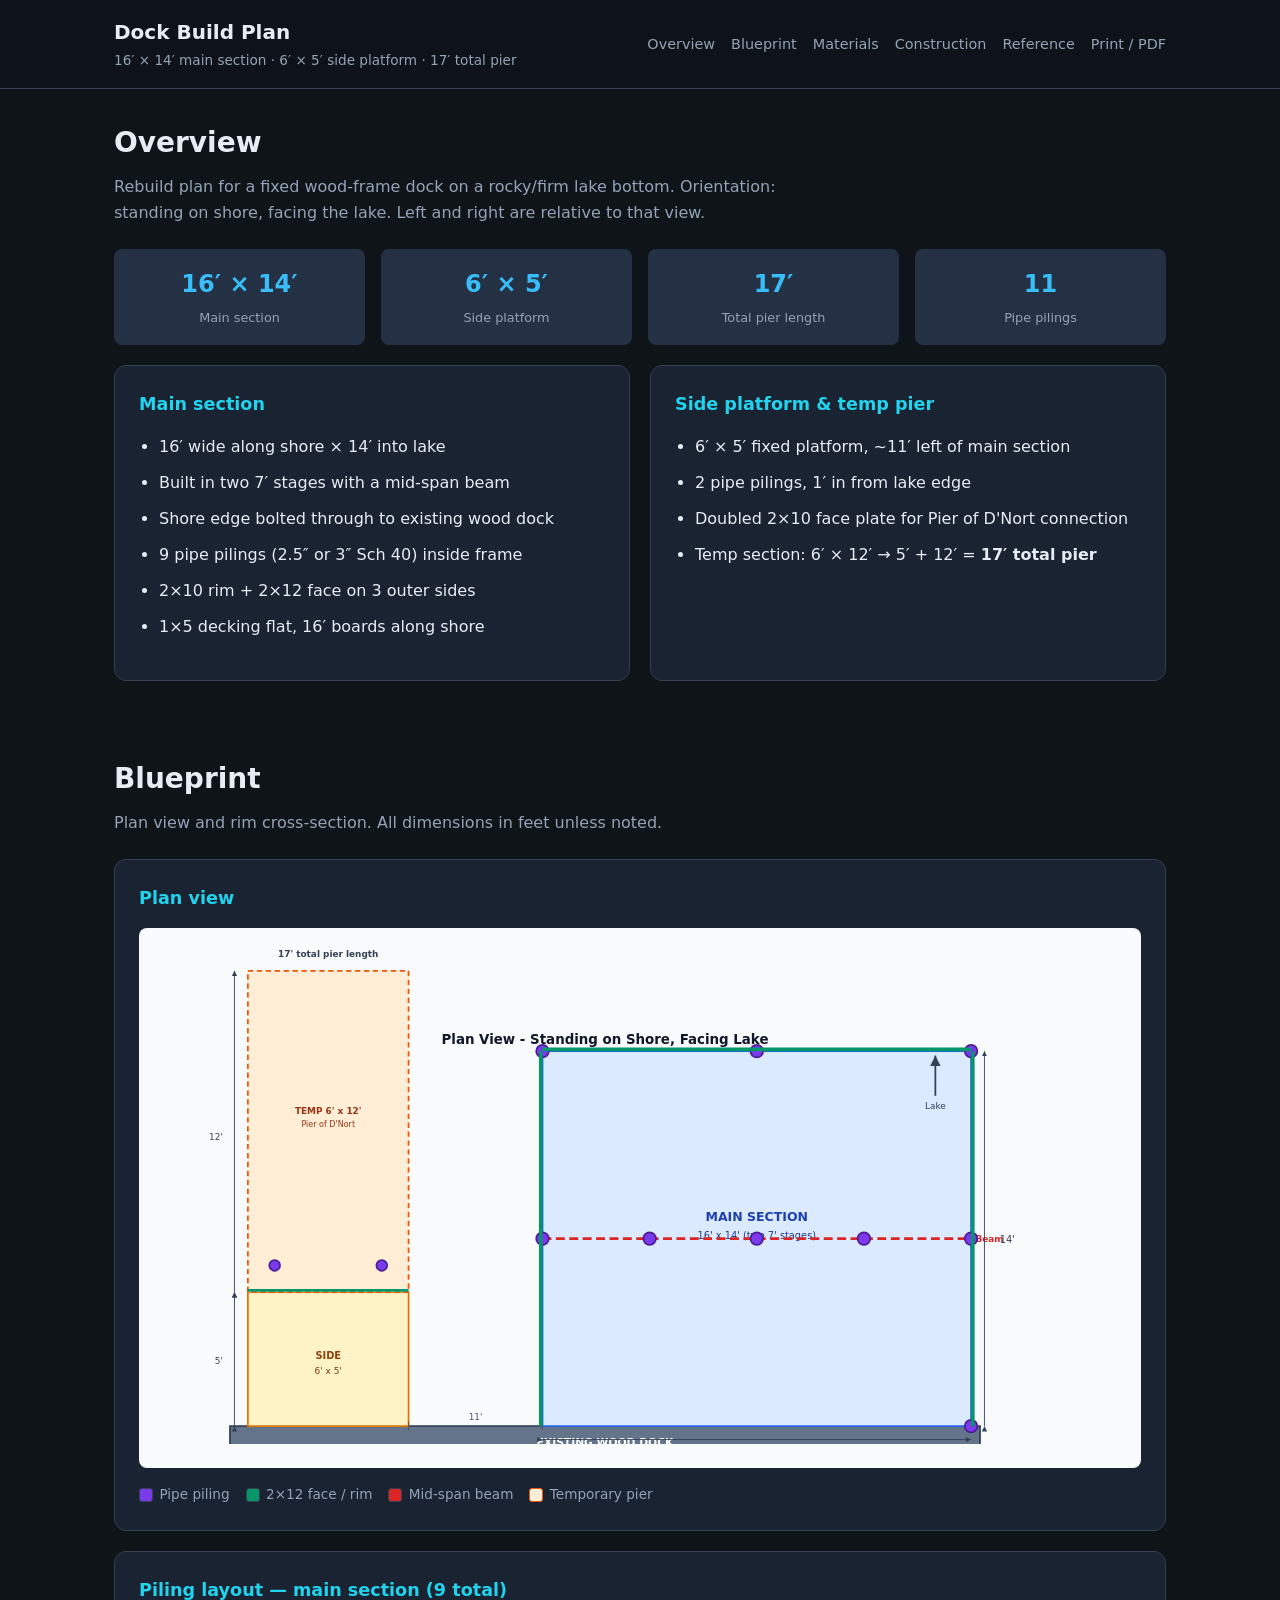
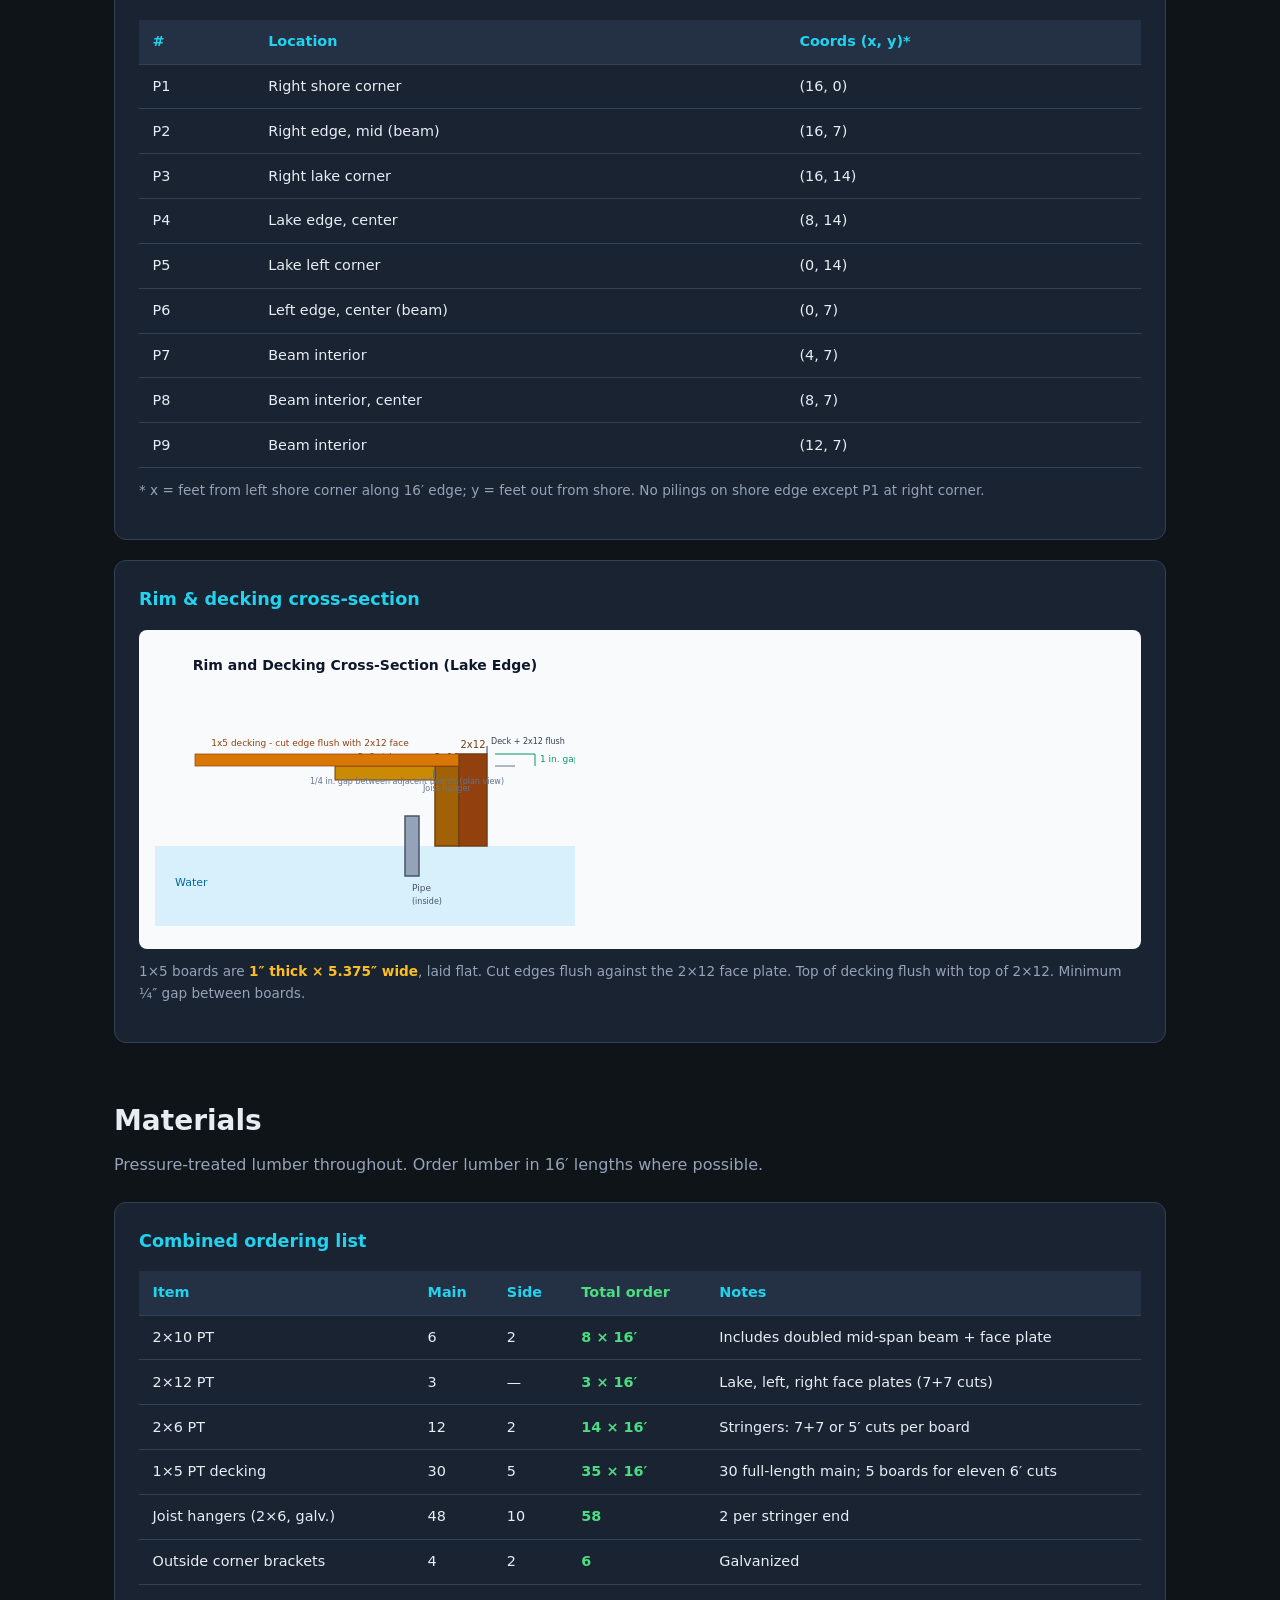
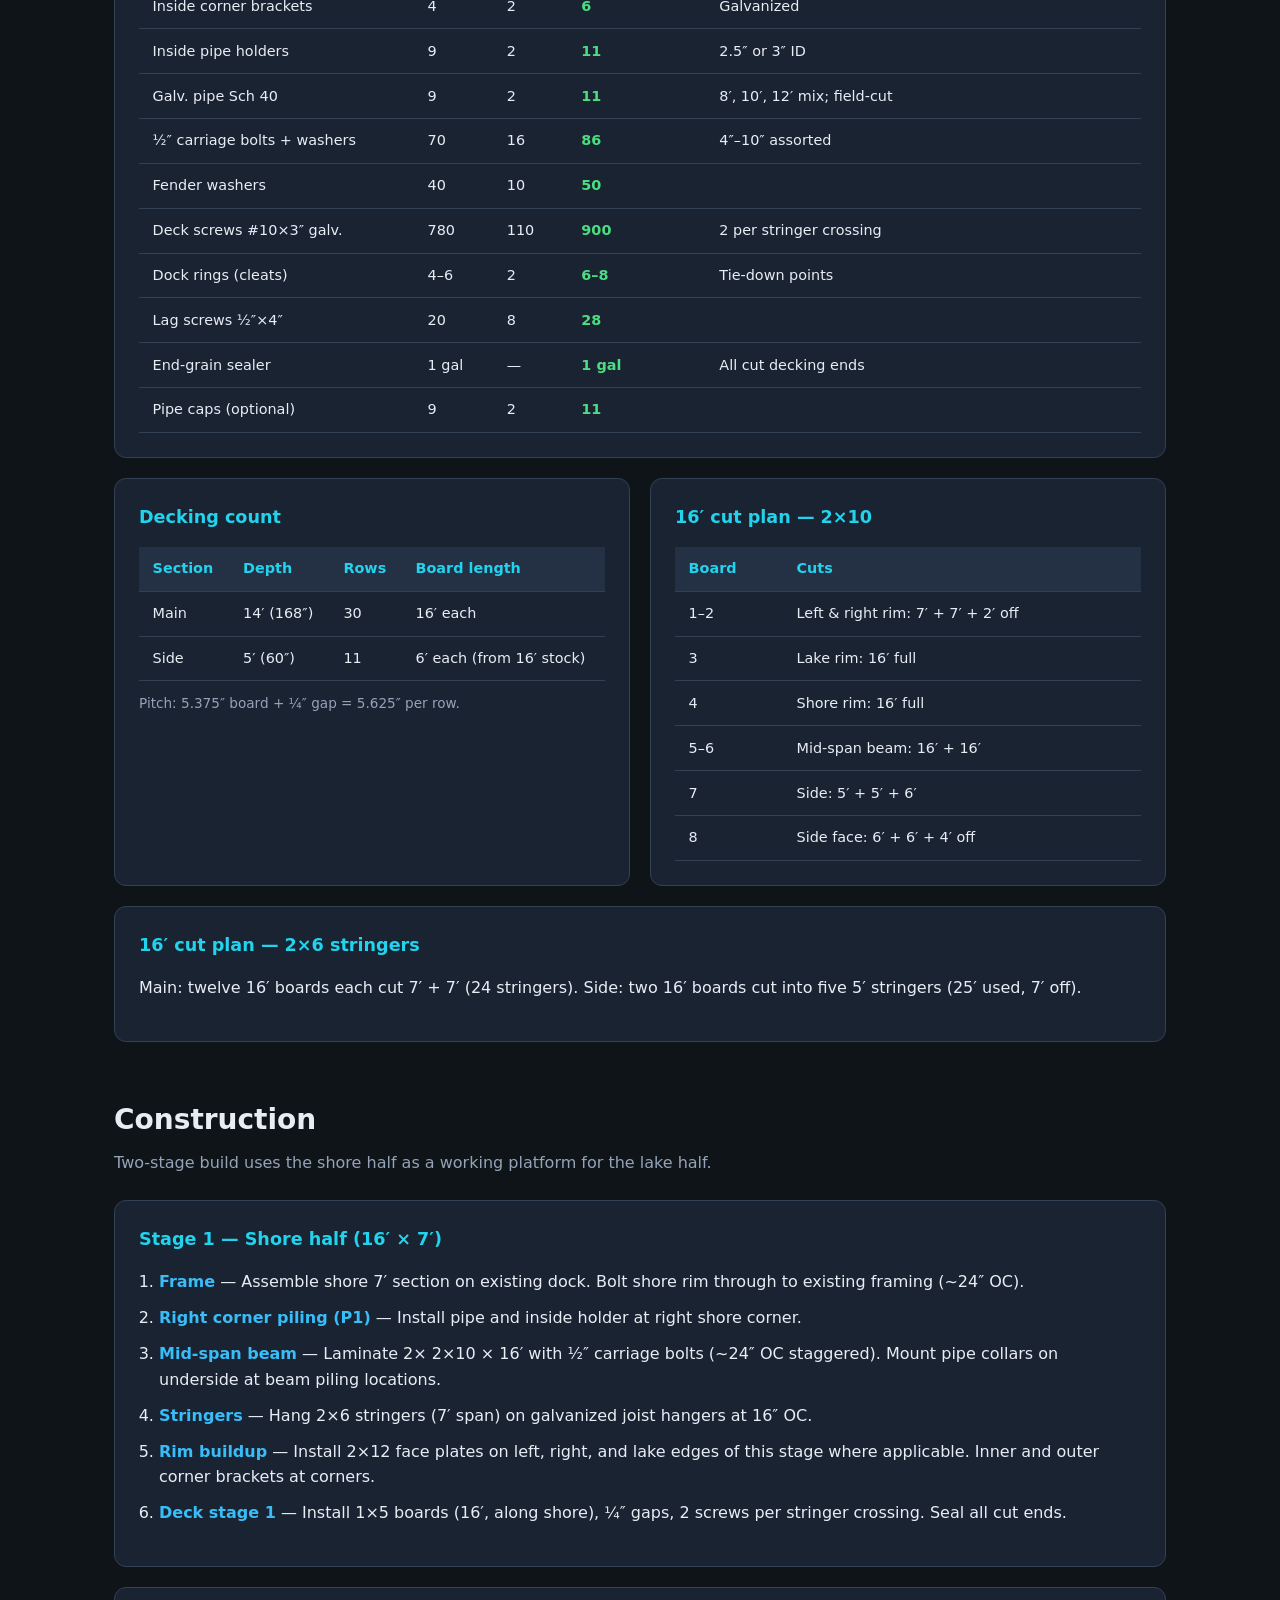
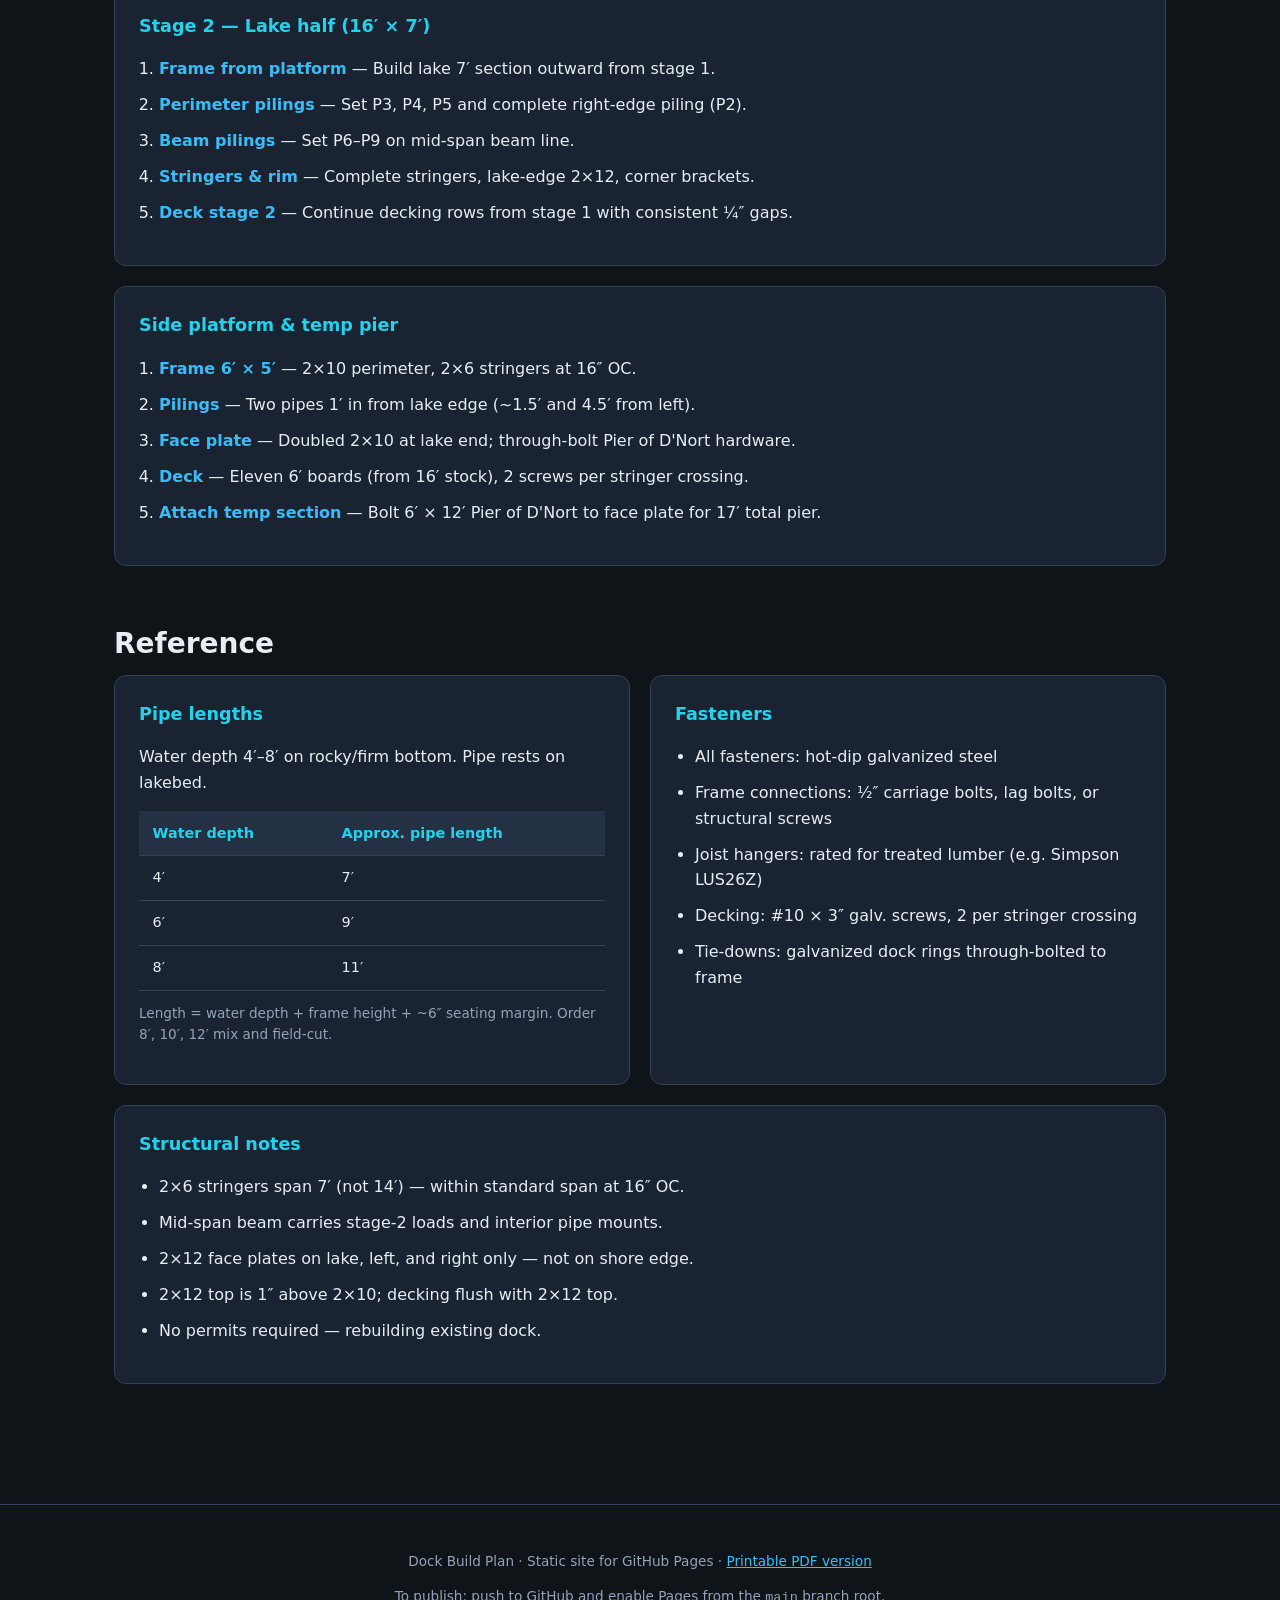
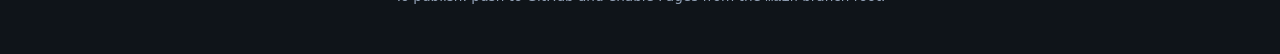
==== index.html @ 6fcdc5a2 "Add files via upload" ====
<!DOCTYPE html>
<html lang="en">
<head>
  <meta charset="UTF-8">
  <meta name="viewport" content="width=device-width, initial-scale=1.0">
  <title>Dock Build Plan</title>
  <link rel="stylesheet" href="css/style.css">
</head>
<body>
  <header>
    <div class="header-inner">
      <div>
        <h1>Dock Build Plan</h1>
        <p>16′ × 14′ main section · 6′ × 5′ side platform · 17′ total pier</p>
      </div>
      <nav>
        <a href="#overview">Overview</a>
        <a href="#blueprint">Blueprint</a>
        <a href="#materials">Materials</a>
        <a href="#construction">Construction</a>
        <a href="#reference">Reference</a>
        <a href="print.html">Print / PDF</a>
      </nav>
    </div>
  </header>

  <main>
    <section id="overview">
      <h2>Overview</h2>
      <p class="section-lead">
        Rebuild plan for a fixed wood-frame dock on a rocky/firm lake bottom.
        Orientation: standing on shore, facing the lake. Left and right are relative to that view.
      </p>

      <div class="stat-grid">
        <div class="stat"><span class="value">16′ × 14′</span><span class="label">Main section</span></div>
        <div class="stat"><span class="value">6′ × 5′</span><span class="label">Side platform</span></div>
        <div class="stat"><span class="value">17′</span><span class="label">Total pier length</span></div>
        <div class="stat"><span class="value">11</span><span class="label">Pipe pilings</span></div>
      </div>

      <div class="grid-2" style="margin-top: 1.25rem;">
        <div class="card">
          <h3>Main section</h3>
          <ul class="checklist">
            <li>16′ wide along shore × 14′ into lake</li>
            <li>Built in two 7′ stages with a mid-span beam</li>
            <li>Shore edge bolted through to existing wood dock</li>
            <li>9 pipe pilings (2.5″ or 3″ Sch 40) inside frame</li>
            <li>2×10 rim + 2×12 face on 3 outer sides</li>
            <li>1×5 decking flat, 16′ boards along shore</li>
          </ul>
        </div>
        <div class="card">
          <h3>Side platform &amp; temp pier</h3>
          <ul class="checklist">
            <li>6′ × 5′ fixed platform, ~11′ left of main section</li>
            <li>2 pipe pilings, 1′ in from lake edge</li>
            <li>Doubled 2×10 face plate for Pier of D'Nort connection</li>
            <li>Temp section: 6′ × 12′ → 5′ + 12′ = <strong>17′ total pier</strong></li>
          </ul>
        </div>
      </div>
    </section>

    <section id="blueprint">
      <h2>Blueprint</h2>
      <p class="section-lead">Plan view and rim cross-section. All dimensions in feet unless noted.</p>

      <div class="card">
        <h3>Plan view</h3>
        <div class="blueprint-wrap">
          <img src="assets/plan-view.svg" alt="Dock plan view showing main section, side platform, pilings, and temporary pier" width="900" height="500">
        </div>
        <div class="legend">
          <span class="legend-item"><span class="legend-swatch" style="background:#7c3aed"></span> Pipe piling</span>
          <span class="legend-item"><span class="legend-swatch" style="background:#059669"></span> 2×12 face / rim</span>
          <span class="legend-item"><span class="legend-swatch" style="background:#dc2626"></span> Mid-span beam</span>
          <span class="legend-item"><span class="legend-swatch" style="background:#ffedd5;border-color:#ea580c"></span> Temporary pier</span>
        </div>
      </div>

      <div class="card">
        <h3>Piling layout — main section (9 total)</h3>
        <table>
          <thead>
            <tr><th>#</th><th>Location</th><th>Coords (x, y)*</th></tr>
          </thead>
          <tbody>
            <tr><td>P1</td><td>Right shore corner</td><td>(16, 0)</td></tr>
            <tr><td>P2</td><td>Right edge, mid (beam)</td><td>(16, 7)</td></tr>
            <tr><td>P3</td><td>Right lake corner</td><td>(16, 14)</td></tr>
            <tr><td>P4</td><td>Lake edge, center</td><td>(8, 14)</td></tr>
            <tr><td>P5</td><td>Lake left corner</td><td>(0, 14)</td></tr>
            <tr><td>P6</td><td>Left edge, center (beam)</td><td>(0, 7)</td></tr>
            <tr><td>P7</td><td>Beam interior</td><td>(4, 7)</td></tr>
            <tr><td>P8</td><td>Beam interior, center</td><td>(8, 7)</td></tr>
            <tr><td>P9</td><td>Beam interior</td><td>(12, 7)</td></tr>
          </tbody>
        </table>
        <p class="note">* x = feet from left shore corner along 16′ edge; y = feet out from shore. No pilings on shore edge except P1 at right corner.</p>
      </div>

      <div class="card">
        <h3>Rim &amp; decking cross-section</h3>
        <div class="blueprint-wrap">
          <img src="assets/rim-section.svg" alt="Cross-section showing 2x10 rim, offset 2x12 face, flat 1x5 decking, and inside pipe piling" width="420" height="280">
        </div>
        <p class="note">1×5 boards are <strong>1″ thick × 5.375″ wide</strong>, laid flat. Cut edges flush against the 2×12 face plate. Top of decking flush with top of 2×12. Minimum ¼″ gap between boards.</p>
      </div>
    </section>

    <section id="materials">
      <h2>Materials</h2>
      <p class="section-lead">Pressure-treated lumber throughout. Order lumber in 16′ lengths where possible.</p>

      <div class="card">
        <h3>Combined ordering list</h3>
        <table>
          <thead>
            <tr>
              <th>Item</th>
              <th>Main</th>
              <th>Side</th>
              <th class="order-total">Total order</th>
              <th>Notes</th>
            </tr>
          </thead>
          <tbody>
            <tr><td>2×10 PT</td><td>6</td><td>2</td><td class="order-total">8 × 16′</td><td>Includes doubled mid-span beam + face plate</td></tr>
            <tr><td>2×12 PT</td><td>3</td><td>—</td><td class="order-total">3 × 16′</td><td>Lake, left, right face plates (7+7 cuts)</td></tr>
            <tr><td>2×6 PT</td><td>12</td><td>2</td><td class="order-total">14 × 16′</td><td>Stringers: 7+7 or 5′ cuts per board</td></tr>
            <tr><td>1×5 PT decking</td><td>30</td><td>5</td><td class="order-total">35 × 16′</td><td>30 full-length main; 5 boards for eleven 6′ cuts</td></tr>
            <tr><td>Joist hangers (2×6, galv.)</td><td>48</td><td>10</td><td class="order-total">58</td><td>2 per stringer end</td></tr>
            <tr><td>Outside corner brackets</td><td>4</td><td>2</td><td class="order-total">6</td><td>Galvanized</td></tr>
            <tr><td>Inside corner brackets</td><td>4</td><td>2</td><td class="order-total">6</td><td>Galvanized</td></tr>
            <tr><td>Inside pipe holders</td><td>9</td><td>2</td><td class="order-total">11</td><td>2.5″ or 3″ ID</td></tr>
            <tr><td>Galv. pipe Sch 40</td><td>9</td><td>2</td><td class="order-total">11</td><td>8′, 10′, 12′ mix; field-cut</td></tr>
            <tr><td>½″ carriage bolts + washers</td><td>70</td><td>16</td><td class="order-total">86</td><td>4″–10″ assorted</td></tr>
            <tr><td>Fender washers</td><td>40</td><td>10</td><td class="order-total">50</td><td></td></tr>
            <tr><td>Deck screws #10×3″ galv.</td><td>780</td><td>110</td><td class="order-total">900</td><td>2 per stringer crossing</td></tr>
            <tr><td>Dock rings (cleats)</td><td>4–6</td><td>2</td><td class="order-total">6–8</td><td>Tie-down points</td></tr>
            <tr><td>Lag screws ½″×4″</td><td>20</td><td>8</td><td class="order-total">28</td><td></td></tr>
            <tr><td>End-grain sealer</td><td>1 gal</td><td>—</td><td class="order-total">1 gal</td><td>All cut decking ends</td></tr>
            <tr><td>Pipe caps (optional)</td><td>9</td><td>2</td><td class="order-total">11</td><td></td></tr>
          </tbody>
        </table>
      </div>

      <div class="grid-2">
        <div class="card">
          <h3>Decking count</h3>
          <table>
            <thead><tr><th>Section</th><th>Depth</th><th>Rows</th><th>Board length</th></tr></thead>
            <tbody>
              <tr><td>Main</td><td>14′ (168″)</td><td>30</td><td>16′ each</td></tr>
              <tr><td>Side</td><td>5′ (60″)</td><td>11</td><td>6′ each (from 16′ stock)</td></tr>
            </tbody>
          </table>
          <p class="note">Pitch: 5.375″ board + ¼″ gap = 5.625″ per row.</p>
        </div>
        <div class="card">
          <h3>16′ cut plan — 2×10</h3>
          <table>
            <thead><tr><th>Board</th><th>Cuts</th></tr></thead>
            <tbody>
              <tr><td>1–2</td><td>Left &amp; right rim: 7′ + 7′ + 2′ off</td></tr>
              <tr><td>3</td><td>Lake rim: 16′ full</td></tr>
              <tr><td>4</td><td>Shore rim: 16′ full</td></tr>
              <tr><td>5–6</td><td>Mid-span beam: 16′ + 16′</td></tr>
              <tr><td>7</td><td>Side: 5′ + 5′ + 6′</td></tr>
              <tr><td>8</td><td>Side face: 6′ + 6′ + 4′ off</td></tr>
            </tbody>
          </table>
        </div>
      </div>

      <div class="card">
        <h3>16′ cut plan — 2×6 stringers</h3>
        <p>Main: twelve 16′ boards each cut 7′ + 7′ (24 stringers). Side: two 16′ boards cut into five 5′ stringers (25′ used, 7′ off).</p>
      </div>
    </section>

    <section id="construction">
      <h2>Construction</h2>
      <p class="section-lead">Two-stage build uses the shore half as a working platform for the lake half.</p>

      <div class="card">
        <h3>Stage 1 — Shore half (16′ × 7′)</h3>
        <ol class="steps">
          <li><strong>Frame</strong> — Assemble shore 7′ section on existing dock. Bolt shore rim through to existing framing (~24″ OC).</li>
          <li><strong>Right corner piling (P1)</strong> — Install pipe and inside holder at right shore corner.</li>
          <li><strong>Mid-span beam</strong> — Laminate 2× 2×10 × 16′ with ½″ carriage bolts (~24″ OC staggered). Mount pipe collars on underside at beam piling locations.</li>
          <li><strong>Stringers</strong> — Hang 2×6 stringers (7′ span) on galvanized joist hangers at 16″ OC.</li>
          <li><strong>Rim buildup</strong> — Install 2×12 face plates on left, right, and lake edges of this stage where applicable. Inner and outer corner brackets at corners.</li>
          <li><strong>Deck stage 1</strong> — Install 1×5 boards (16′, along shore), ¼″ gaps, 2 screws per stringer crossing. Seal all cut ends.</li>
        </ol>
      </div>

      <div class="card">
        <h3>Stage 2 — Lake half (16′ × 7′)</h3>
        <ol class="steps">
          <li><strong>Frame from platform</strong> — Build lake 7′ section outward from stage 1.</li>
          <li><strong>Perimeter pilings</strong> — Set P3, P4, P5 and complete right-edge piling (P2).</li>
          <li><strong>Beam pilings</strong> — Set P6–P9 on mid-span beam line.</li>
          <li><strong>Stringers &amp; rim</strong> — Complete stringers, lake-edge 2×12, corner brackets.</li>
          <li><strong>Deck stage 2</strong> — Continue decking rows from stage 1 with consistent ¼″ gaps.</li>
        </ol>
      </div>

      <div class="card">
        <h3>Side platform &amp; temp pier</h3>
        <ol class="steps">
          <li><strong>Frame 6′ × 5′</strong> — 2×10 perimeter, 2×6 stringers at 16″ OC.</li>
          <li><strong>Pilings</strong> — Two pipes 1′ in from lake edge (~1.5′ and 4.5′ from left).</li>
          <li><strong>Face plate</strong> — Doubled 2×10 at lake end; through-bolt Pier of D'Nort hardware.</li>
          <li><strong>Deck</strong> — Eleven 6′ boards (from 16′ stock), 2 screws per stringer crossing.</li>
          <li><strong>Attach temp section</strong> — Bolt 6′ × 12′ Pier of D'Nort to face plate for 17′ total pier.</li>
        </ol>
      </div>
    </section>

    <section id="reference">
      <h2>Reference</h2>

      <div class="grid-2">
        <div class="card">
          <h3>Pipe lengths</h3>
          <p>Water depth 4′–8′ on rocky/firm bottom. Pipe rests on lakebed.</p>
          <table>
            <thead><tr><th>Water depth</th><th>Approx. pipe length</th></tr></thead>
            <tbody>
              <tr><td>4′</td><td>7′</td></tr>
              <tr><td>6′</td><td>9′</td></tr>
              <tr><td>8′</td><td>11′</td></tr>
            </tbody>
          </table>
          <p class="note">Length = water depth + frame height + ~6″ seating margin. Order 8′, 10′, 12′ mix and field-cut.</p>
        </div>
        <div class="card">
          <h3>Fasteners</h3>
          <ul class="checklist">
            <li>All fasteners: hot-dip galvanized steel</li>
            <li>Frame connections: ½″ carriage bolts, lag bolts, or structural screws</li>
            <li>Joist hangers: rated for treated lumber (e.g. Simpson LUS26Z)</li>
            <li>Decking: #10 × 3″ galv. screws, 2 per stringer crossing</li>
            <li>Tie-downs: galvanized dock rings through-bolted to frame</li>
          </ul>
        </div>
      </div>

      <div class="card">
        <h3>Structural notes</h3>
        <ul class="checklist">
          <li>2×6 stringers span 7′ (not 14′) — within standard span at 16″ OC.</li>
          <li>Mid-span beam carries stage-2 loads and interior pipe mounts.</li>
          <li>2×12 face plates on lake, left, and right only — not on shore edge.</li>
          <li>2×12 top is 1″ above 2×10; decking flush with 2×12 top.</li>
          <li>No permits required — rebuilding existing dock.</li>
        </ul>
      </div>
    </section>
  </main>

  <footer>
    <p>Dock Build Plan · Static site for GitHub Pages · <a href="print.html">Printable PDF version</a></p>
    <p>To publish: push to GitHub and enable Pages from the <code>main</code> branch root.</p>
  </footer>
</body>
</html>
---- css/style.css ----
:root {
  --bg: #0f1419;
  --surface: #1a2332;
  --surface-2: #243044;
  --text: #e8edf4;
  --muted: #94a3b8;
  --accent: #38bdf8;
  --accent-2: #22d3ee;
  --border: #334155;
  --success: #4ade80;
  --warning: #fbbf24;
  --font: "Segoe UI", system-ui, -apple-system, sans-serif;
  --mono: ui-monospace, "SF Mono", Menlo, monospace;
}

*,
*::before,
*::after {
  box-sizing: border-box;
}

html {
  scroll-behavior: smooth;
}

body {
  margin: 0;
  font-family: var(--font);
  font-size: 1rem;
  line-height: 1.6;
  color: var(--text);
  background: var(--bg);
}

a {
  color: var(--accent);
}

header {
  position: sticky;
  top: 0;
  z-index: 100;
  background: rgba(15, 20, 25, 0.92);
  backdrop-filter: blur(10px);
  border-bottom: 1px solid var(--border);
}

.header-inner {
  max-width: 1100px;
  margin: 0 auto;
  padding: 1rem 1.5rem;
  display: flex;
  flex-wrap: wrap;
  align-items: center;
  justify-content: space-between;
  gap: 1rem;
}

header h1 {
  margin: 0;
  font-size: 1.25rem;
  font-weight: 600;
}

header p {
  margin: 0.15rem 0 0;
  font-size: 0.85rem;
  color: var(--muted);
}

nav {
  display: flex;
  flex-wrap: wrap;
  gap: 0.5rem 1rem;
}

nav a {
  font-size: 0.9rem;
  text-decoration: none;
  color: var(--muted);
  transition: color 0.15s;
}

nav a:hover {
  color: var(--accent);
}

main {
  max-width: 1100px;
  margin: 0 auto;
  padding: 2rem 1.5rem 4rem;
}

section {
  margin-bottom: 3.5rem;
  scroll-margin-top: 5rem;
}

section h2 {
  margin: 0 0 0.5rem;
  font-size: 1.75rem;
  font-weight: 600;
  color: var(--text);
}

.section-lead {
  margin: 0 0 1.5rem;
  color: var(--muted);
  max-width: 70ch;
}

.card {
  background: var(--surface);
  border: 1px solid var(--border);
  border-radius: 12px;
  padding: 1.5rem;
  margin-bottom: 1.25rem;
}

.card h3 {
  margin: 0 0 1rem;
  font-size: 1.1rem;
  color: var(--accent-2);
}

.grid-2 {
  display: grid;
  grid-template-columns: repeat(auto-fit, minmax(280px, 1fr));
  gap: 1.25rem;
}

.stat-grid {
  display: grid;
  grid-template-columns: repeat(auto-fit, minmax(140px, 1fr));
  gap: 1rem;
}

.stat {
  background: var(--surface-2);
  border-radius: 8px;
  padding: 1rem;
  text-align: center;
}

.stat .value {
  display: block;
  font-size: 1.5rem;
  font-weight: 700;
  color: var(--accent);
}

.stat .label {
  font-size: 0.8rem;
  color: var(--muted);
}

.blueprint-wrap {
  background: #f8fafc;
  border-radius: 8px;
  padding: 1rem;
  overflow: auto;
}

.blueprint-wrap svg {
  display: block;
  width: 100%;
  height: auto;
  min-width: 600px;
}

.legend {
  display: flex;
  flex-wrap: wrap;
  gap: 1rem;
  margin-top: 1rem;
  font-size: 0.85rem;
  color: var(--muted);
}

.legend-item {
  display: flex;
  align-items: center;
  gap: 0.4rem;
}

.legend-swatch {
  width: 14px;
  height: 14px;
  border-radius: 3px;
  border: 1px solid var(--border);
}

table {
  width: 100%;
  border-collapse: collapse;
  font-size: 0.9rem;
}

th,
td {
  padding: 0.65rem 0.85rem;
  text-align: left;
  border-bottom: 1px solid var(--border);
}

th {
  background: var(--surface-2);
  font-weight: 600;
  color: var(--accent-2);
  position: sticky;
  top: 0;
}

tbody tr:hover {
  background: rgba(56, 189, 248, 0.05);
}

.order-total {
  font-weight: 700;
  color: var(--success);
}

.note {
  font-size: 0.85rem;
  color: var(--muted);
  margin-top: 0.75rem;
}

.note strong {
  color: var(--warning);
}

ol.steps,
ul.checklist {
  padding-left: 1.25rem;
}

ol.steps li,
ul.checklist li {
  margin-bottom: 0.65rem;
}

ol.steps li strong {
  color: var(--accent);
}

.cross-section {
  font-family: var(--mono);
  font-size: 0.78rem;
  line-height: 1.35;
  background: var(--surface-2);
  padding: 1rem;
  border-radius: 8px;
  overflow-x: auto;
  white-space: pre;
  color: var(--text);
}

footer {
  border-top: 1px solid var(--border);
  padding: 2rem 1.5rem;
  text-align: center;
  color: var(--muted);
  font-size: 0.85rem;
}

@media (max-width: 640px) {
  .header-inner {
    flex-direction: column;
    align-items: flex-start;
  }

  nav {
    width: 100%;
  }
}
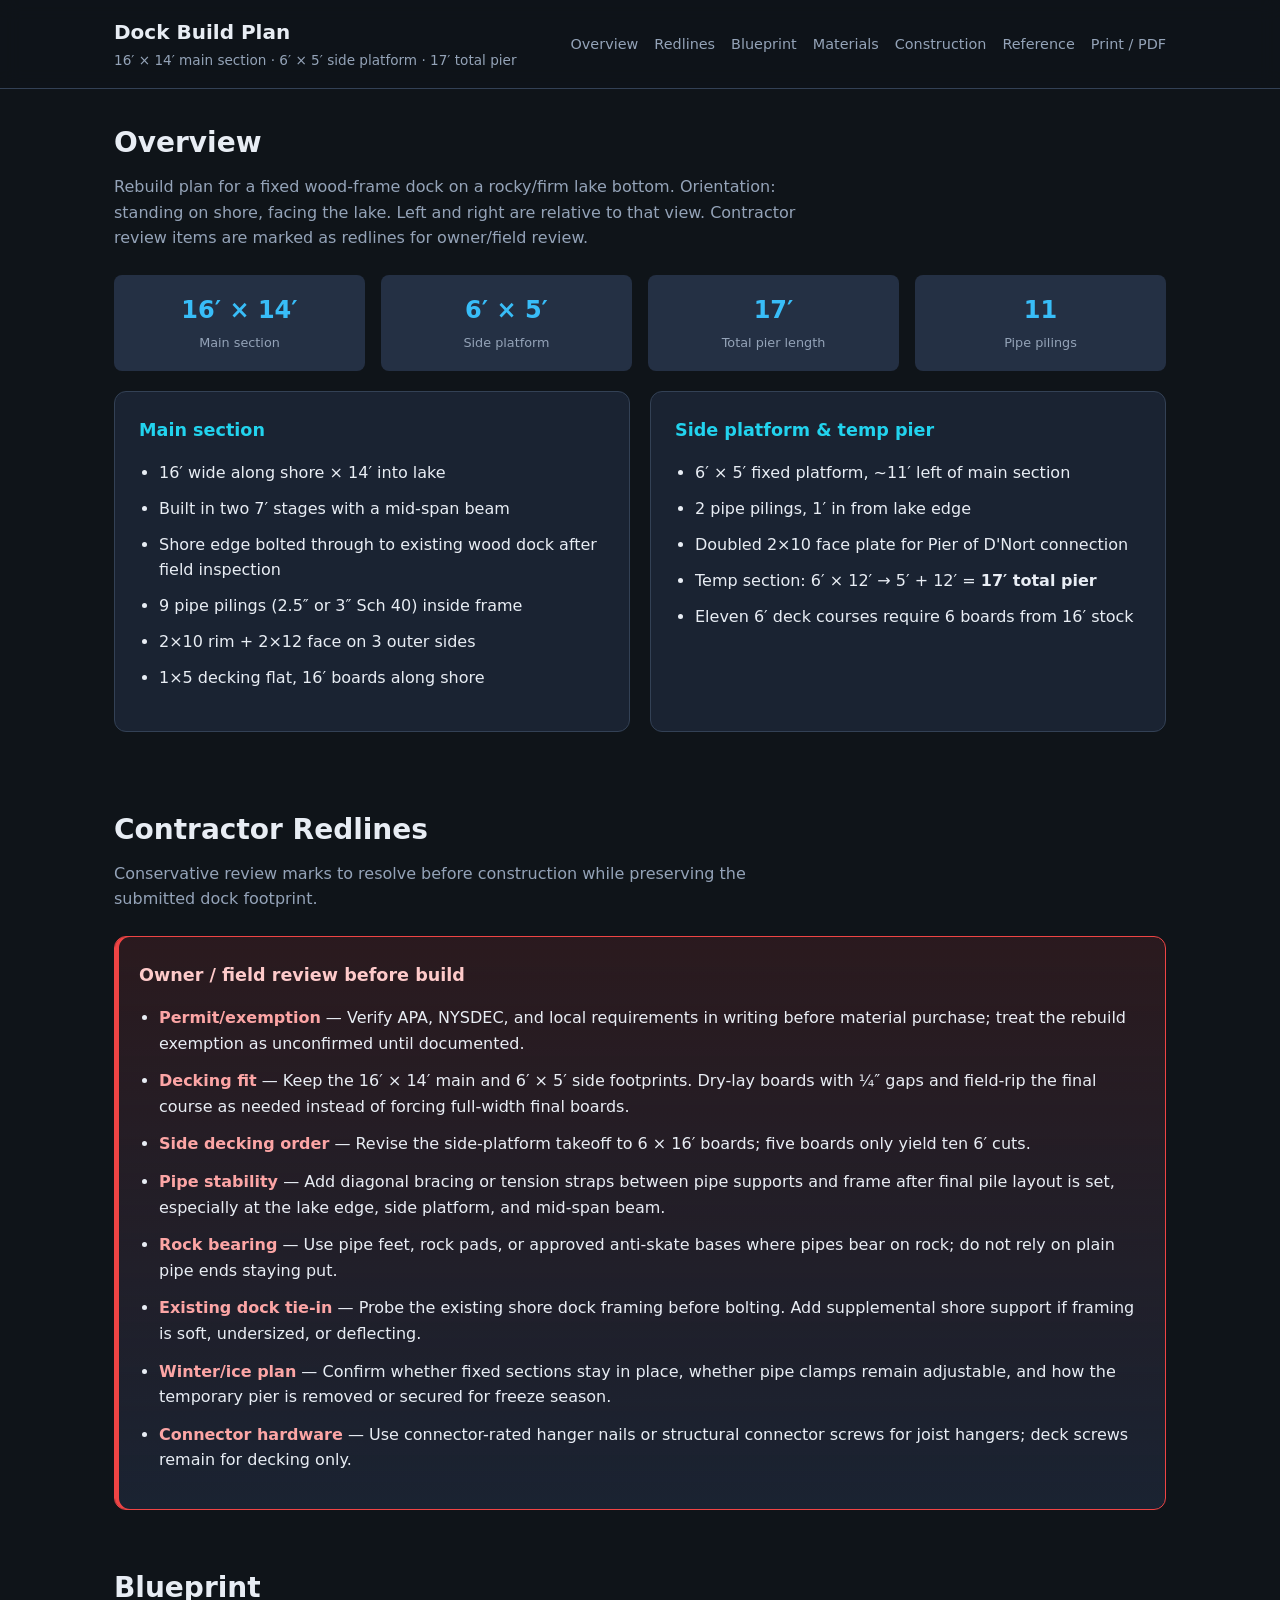
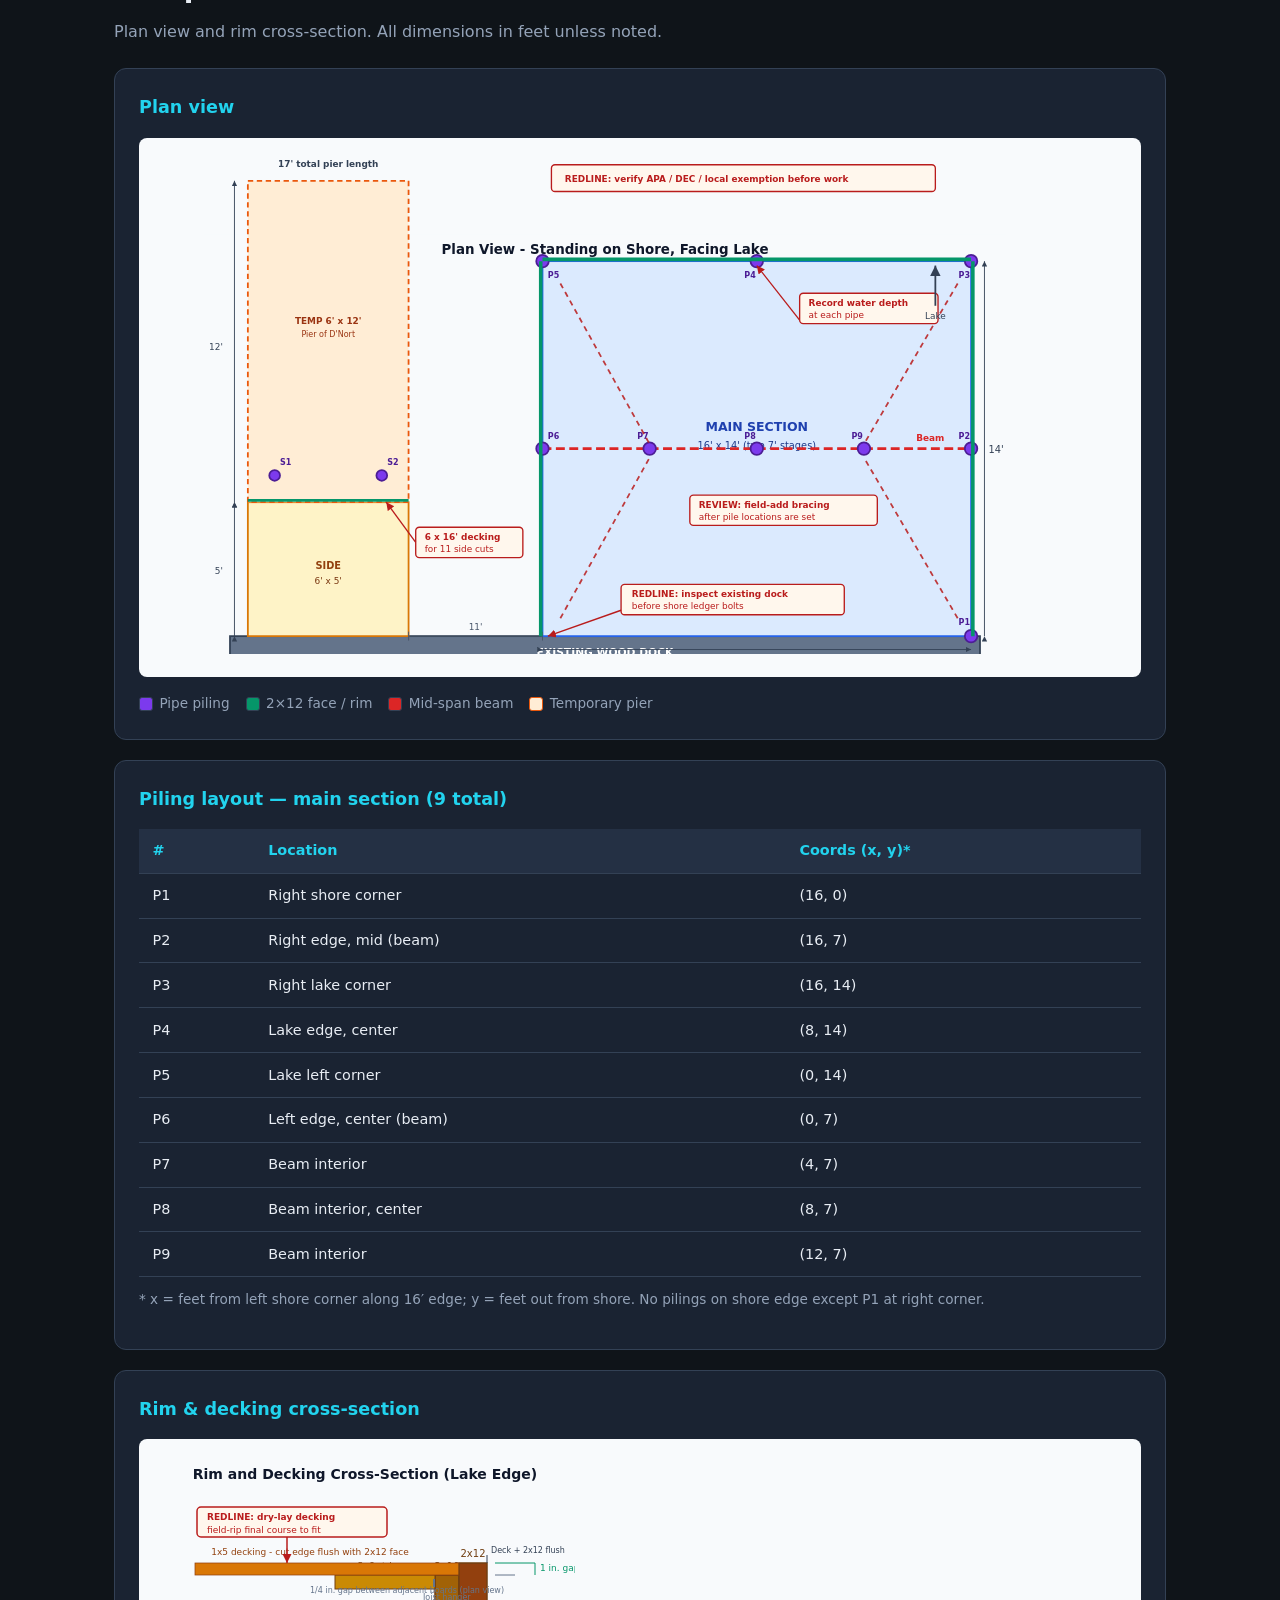
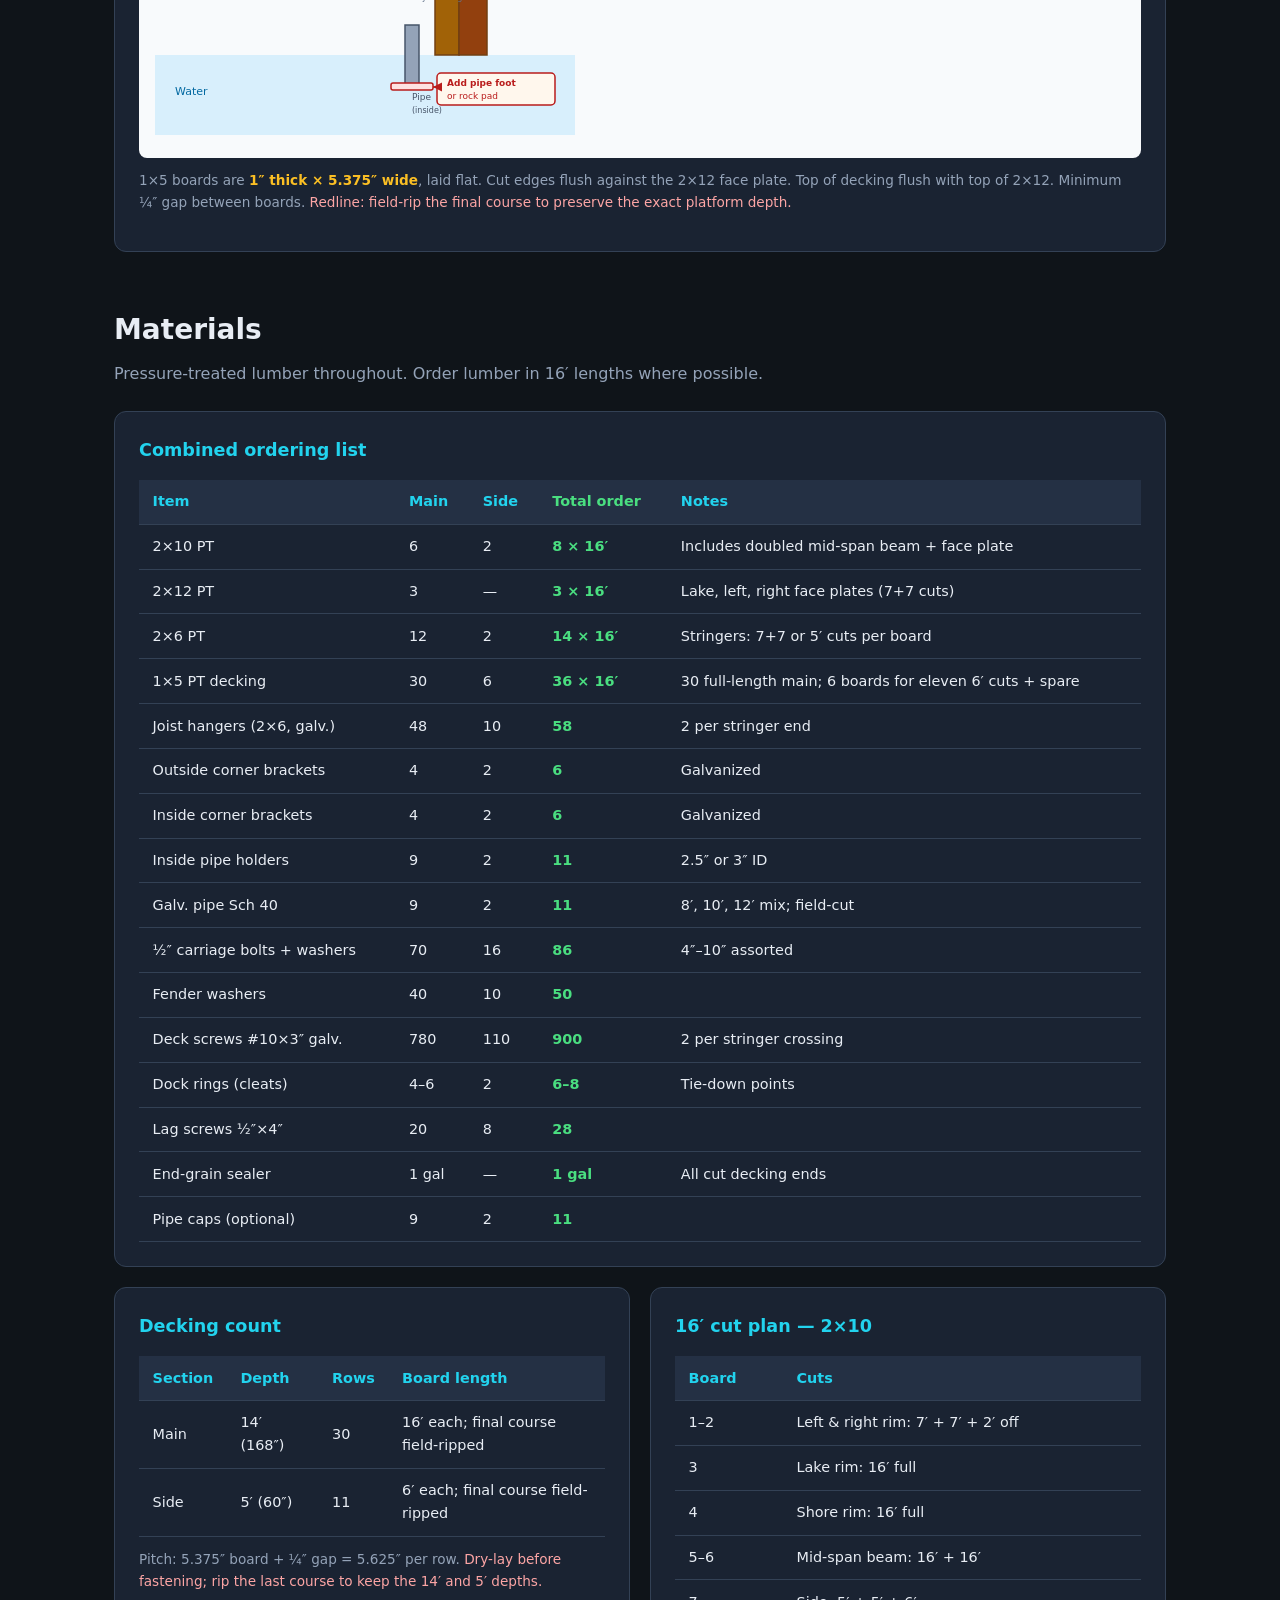
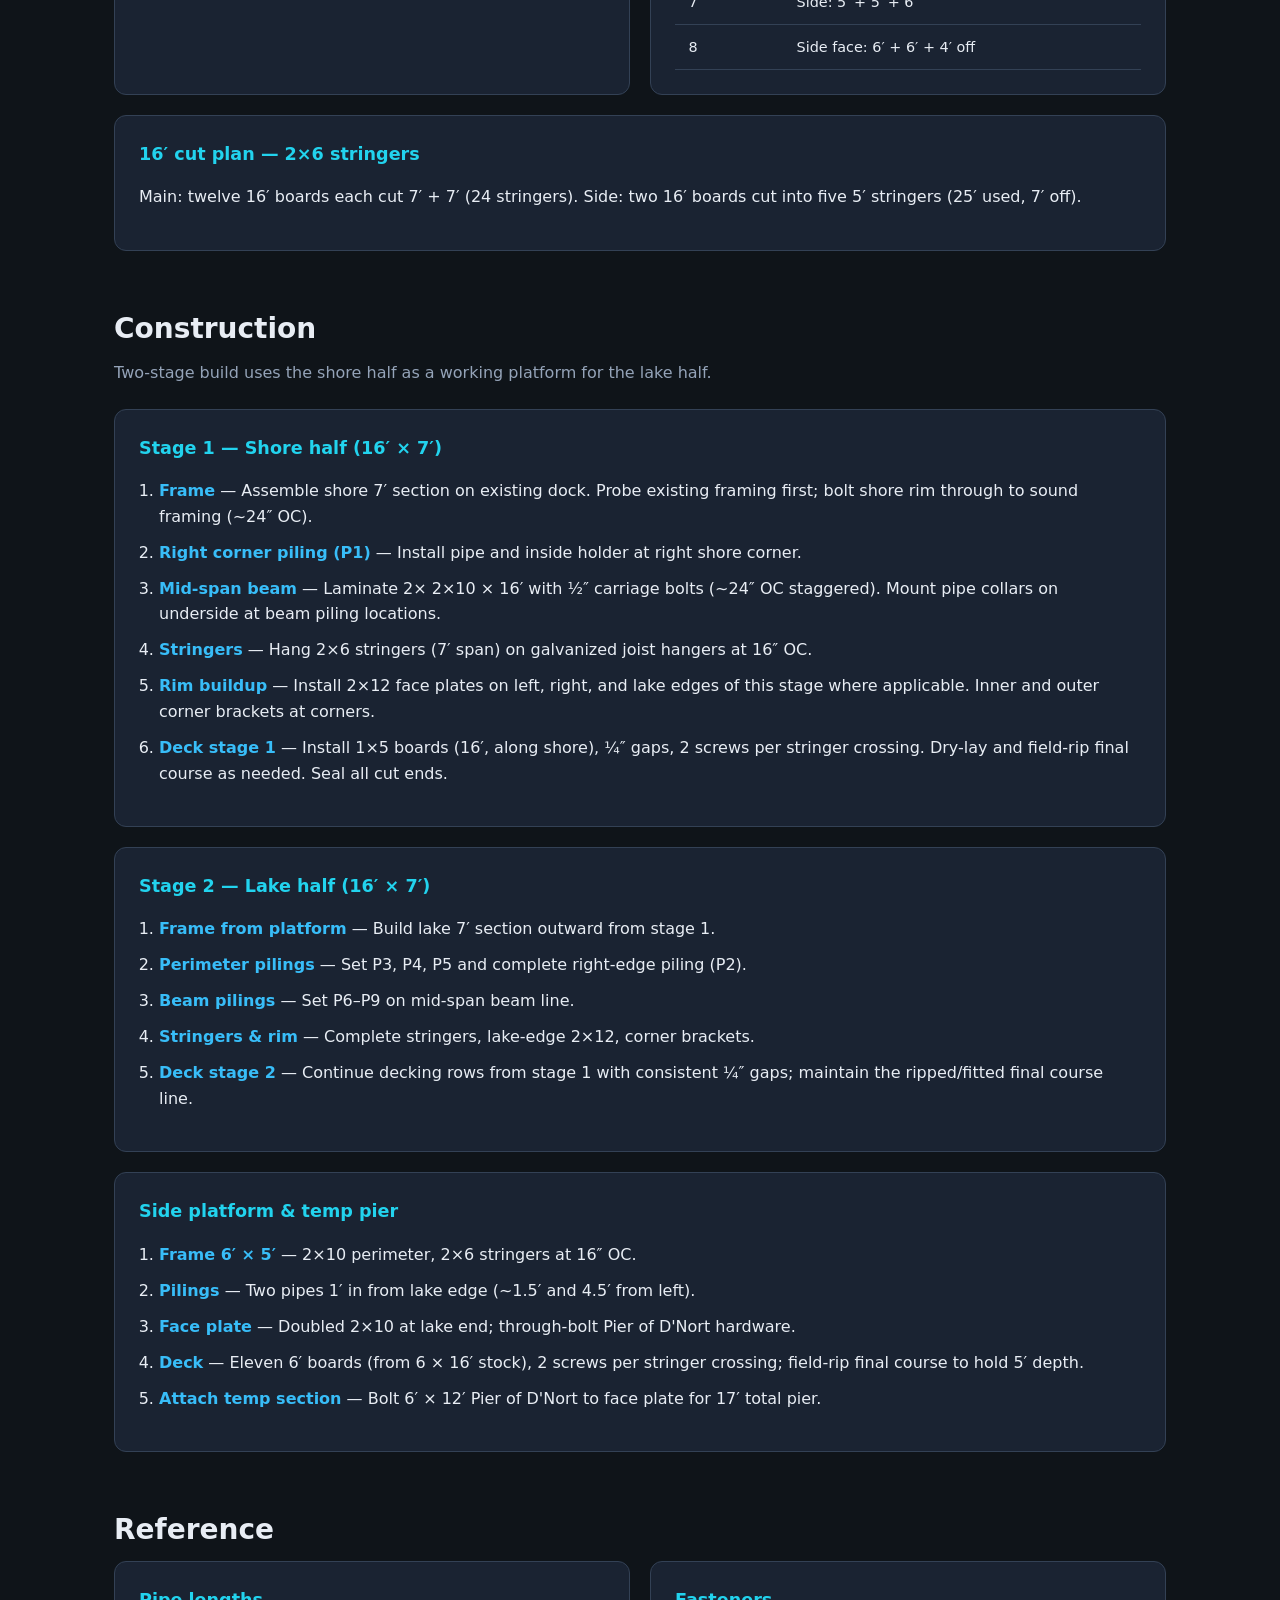
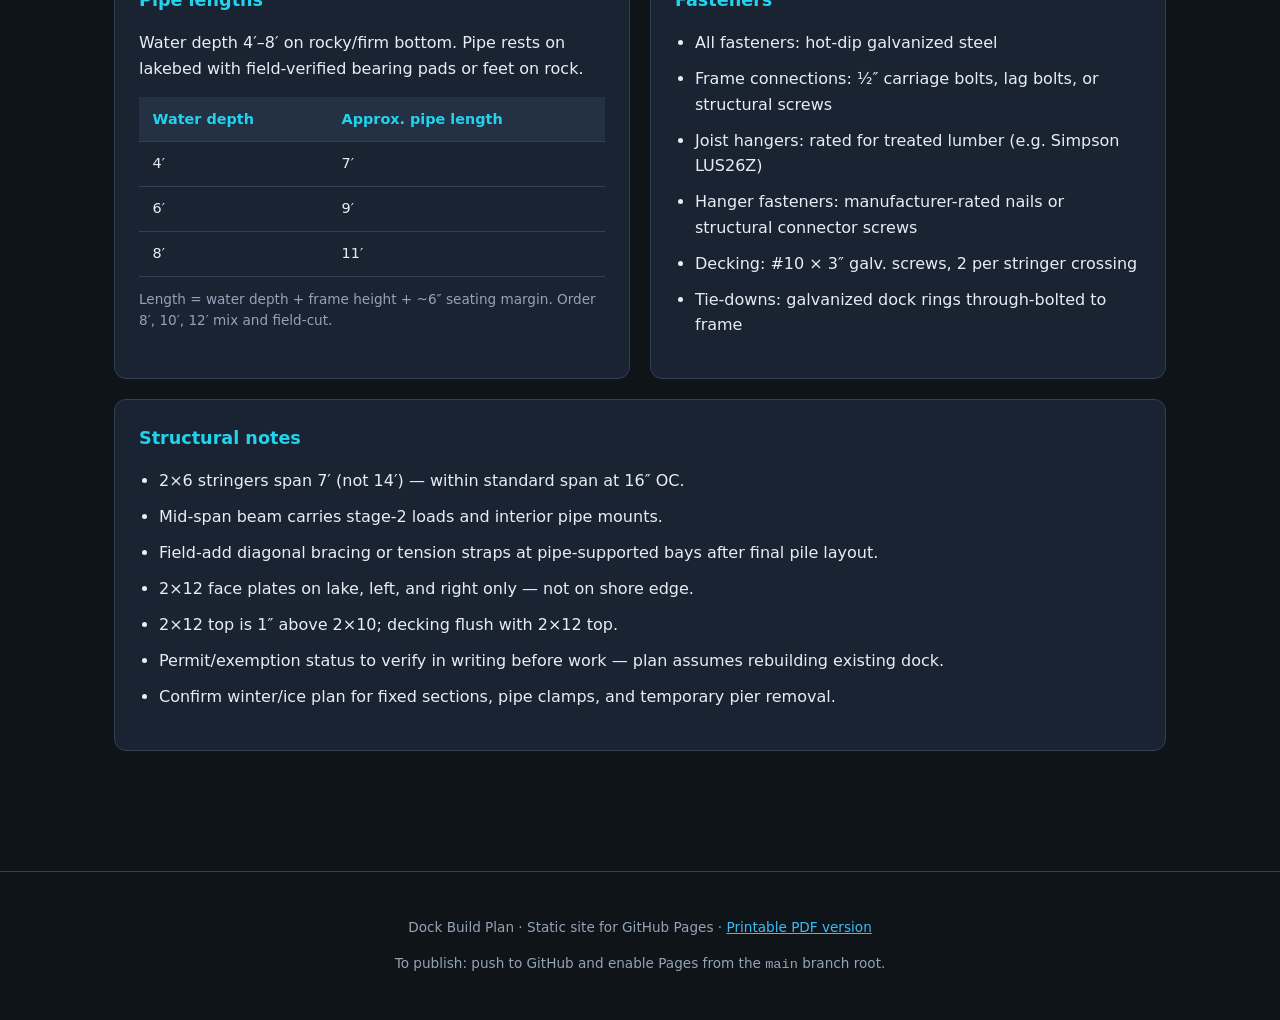
==== commit e9b1fa40: "redlining the plans with feedback from codex" ====
--- a/index.html
+++ b/index.html
@@ -15,6 +15,7 @@
       </div>
       <nav>
         <a href="#overview">Overview</a>
+        <a href="#redlines">Redlines</a>
         <a href="#blueprint">Blueprint</a>
         <a href="#materials">Materials</a>
         <a href="#construction">Construction</a>
@@ -30,6 +31,7 @@
       <p class="section-lead">
         Rebuild plan for a fixed wood-frame dock on a rocky/firm lake bottom.
         Orientation: standing on shore, facing the lake. Left and right are relative to that view.
+        Contractor review items are marked as redlines for owner/field review.
       </p>
 
       <div class="stat-grid">
@@ -45,7 +47,7 @@
           <ul class="checklist">
             <li>16′ wide along shore × 14′ into lake</li>
             <li>Built in two 7′ stages with a mid-span beam</li>
-            <li>Shore edge bolted through to existing wood dock</li>
+            <li>Shore edge bolted through to existing wood dock after field inspection</li>
             <li>9 pipe pilings (2.5″ or 3″ Sch 40) inside frame</li>
             <li>2×10 rim + 2×12 face on 3 outer sides</li>
             <li>1×5 decking flat, 16′ boards along shore</li>
@@ -58,8 +60,30 @@
             <li>2 pipe pilings, 1′ in from lake edge</li>
             <li>Doubled 2×10 face plate for Pier of D'Nort connection</li>
             <li>Temp section: 6′ × 12′ → 5′ + 12′ = <strong>17′ total pier</strong></li>
+            <li>Eleven 6′ deck courses require 6 boards from 16′ stock</li>
           </ul>
         </div>
+      </div>
+    </section>
+
+    <section id="redlines">
+      <h2>Contractor Redlines</h2>
+      <p class="section-lead">
+        Conservative review marks to resolve before construction while preserving the submitted dock footprint.
+      </p>
+
+      <div class="card redline-card">
+        <h3>Owner / field review before build</h3>
+        <ul class="redline-list">
+          <li><strong>Permit/exemption</strong> — Verify APA, NYSDEC, and local requirements in writing before material purchase; treat the rebuild exemption as unconfirmed until documented.</li>
+          <li><strong>Decking fit</strong> — Keep the 16′ × 14′ main and 6′ × 5′ side footprints. Dry-lay boards with ¼″ gaps and field-rip the final course as needed instead of forcing full-width final boards.</li>
+          <li><strong>Side decking order</strong> — Revise the side-platform takeoff to 6 × 16′ boards; five boards only yield ten 6′ cuts.</li>
+          <li><strong>Pipe stability</strong> — Add diagonal bracing or tension straps between pipe supports and frame after final pile layout is set, especially at the lake edge, side platform, and mid-span beam.</li>
+          <li><strong>Rock bearing</strong> — Use pipe feet, rock pads, or approved anti-skate bases where pipes bear on rock; do not rely on plain pipe ends staying put.</li>
+          <li><strong>Existing dock tie-in</strong> — Probe the existing shore dock framing before bolting. Add supplemental shore support if framing is soft, undersized, or deflecting.</li>
+          <li><strong>Winter/ice plan</strong> — Confirm whether fixed sections stay in place, whether pipe clamps remain adjustable, and how the temporary pier is removed or secured for freeze season.</li>
+          <li><strong>Connector hardware</strong> — Use connector-rated hanger nails or structural connector screws for joist hangers; deck screws remain for decking only.</li>
+        </ul>
       </div>
     </section>
 
@@ -106,7 +130,7 @@
         <div class="blueprint-wrap">
           <img src="assets/rim-section.svg" alt="Cross-section showing 2x10 rim, offset 2x12 face, flat 1x5 decking, and inside pipe piling" width="420" height="280">
         </div>
-        <p class="note">1×5 boards are <strong>1″ thick × 5.375″ wide</strong>, laid flat. Cut edges flush against the 2×12 face plate. Top of decking flush with top of 2×12. Minimum ¼″ gap between boards.</p>
+        <p class="note">1×5 boards are <strong>1″ thick × 5.375″ wide</strong>, laid flat. Cut edges flush against the 2×12 face plate. Top of decking flush with top of 2×12. Minimum ¼″ gap between boards. <span class="redline-inline">Redline: field-rip the final course to preserve the exact platform depth.</span></p>
       </div>
     </section>
 
@@ -130,7 +154,7 @@
             <tr><td>2×10 PT</td><td>6</td><td>2</td><td class="order-total">8 × 16′</td><td>Includes doubled mid-span beam + face plate</td></tr>
             <tr><td>2×12 PT</td><td>3</td><td>—</td><td class="order-total">3 × 16′</td><td>Lake, left, right face plates (7+7 cuts)</td></tr>
             <tr><td>2×6 PT</td><td>12</td><td>2</td><td class="order-total">14 × 16′</td><td>Stringers: 7+7 or 5′ cuts per board</td></tr>
-            <tr><td>1×5 PT decking</td><td>30</td><td>5</td><td class="order-total">35 × 16′</td><td>30 full-length main; 5 boards for eleven 6′ cuts</td></tr>
+            <tr><td>1×5 PT decking</td><td>30</td><td>6</td><td class="order-total">36 × 16′</td><td>30 full-length main; 6 boards for eleven 6′ cuts + spare</td></tr>
             <tr><td>Joist hangers (2×6, galv.)</td><td>48</td><td>10</td><td class="order-total">58</td><td>2 per stringer end</td></tr>
             <tr><td>Outside corner brackets</td><td>4</td><td>2</td><td class="order-total">6</td><td>Galvanized</td></tr>
             <tr><td>Inside corner brackets</td><td>4</td><td>2</td><td class="order-total">6</td><td>Galvanized</td></tr>
@@ -153,11 +177,11 @@
           <table>
             <thead><tr><th>Section</th><th>Depth</th><th>Rows</th><th>Board length</th></tr></thead>
             <tbody>
-              <tr><td>Main</td><td>14′ (168″)</td><td>30</td><td>16′ each</td></tr>
-              <tr><td>Side</td><td>5′ (60″)</td><td>11</td><td>6′ each (from 16′ stock)</td></tr>
+              <tr><td>Main</td><td>14′ (168″)</td><td>30</td><td>16′ each; final course field-ripped</td></tr>
+              <tr><td>Side</td><td>5′ (60″)</td><td>11</td><td>6′ each; final course field-ripped</td></tr>
             </tbody>
           </table>
-          <p class="note">Pitch: 5.375″ board + ¼″ gap = 5.625″ per row.</p>
+          <p class="note">Pitch: 5.375″ board + ¼″ gap = 5.625″ per row. <span class="redline-inline">Dry-lay before fastening; rip the last course to keep the 14′ and 5′ depths.</span></p>
         </div>
         <div class="card">
           <h3>16′ cut plan — 2×10</h3>
@@ -188,12 +212,12 @@
       <div class="card">
         <h3>Stage 1 — Shore half (16′ × 7′)</h3>
         <ol class="steps">
-          <li><strong>Frame</strong> — Assemble shore 7′ section on existing dock. Bolt shore rim through to existing framing (~24″ OC).</li>
+          <li><strong>Frame</strong> — Assemble shore 7′ section on existing dock. Probe existing framing first; bolt shore rim through to sound framing (~24″ OC).</li>
           <li><strong>Right corner piling (P1)</strong> — Install pipe and inside holder at right shore corner.</li>
           <li><strong>Mid-span beam</strong> — Laminate 2× 2×10 × 16′ with ½″ carriage bolts (~24″ OC staggered). Mount pipe collars on underside at beam piling locations.</li>
           <li><strong>Stringers</strong> — Hang 2×6 stringers (7′ span) on galvanized joist hangers at 16″ OC.</li>
           <li><strong>Rim buildup</strong> — Install 2×12 face plates on left, right, and lake edges of this stage where applicable. Inner and outer corner brackets at corners.</li>
-          <li><strong>Deck stage 1</strong> — Install 1×5 boards (16′, along shore), ¼″ gaps, 2 screws per stringer crossing. Seal all cut ends.</li>
+          <li><strong>Deck stage 1</strong> — Install 1×5 boards (16′, along shore), ¼″ gaps, 2 screws per stringer crossing. Dry-lay and field-rip final course as needed. Seal all cut ends.</li>
         </ol>
       </div>
 
@@ -204,7 +228,7 @@
           <li><strong>Perimeter pilings</strong> — Set P3, P4, P5 and complete right-edge piling (P2).</li>
           <li><strong>Beam pilings</strong> — Set P6–P9 on mid-span beam line.</li>
           <li><strong>Stringers &amp; rim</strong> — Complete stringers, lake-edge 2×12, corner brackets.</li>
-          <li><strong>Deck stage 2</strong> — Continue decking rows from stage 1 with consistent ¼″ gaps.</li>
+          <li><strong>Deck stage 2</strong> — Continue decking rows from stage 1 with consistent ¼″ gaps; maintain the ripped/fitted final course line.</li>
         </ol>
       </div>
 
@@ -214,7 +238,7 @@
           <li><strong>Frame 6′ × 5′</strong> — 2×10 perimeter, 2×6 stringers at 16″ OC.</li>
           <li><strong>Pilings</strong> — Two pipes 1′ in from lake edge (~1.5′ and 4.5′ from left).</li>
           <li><strong>Face plate</strong> — Doubled 2×10 at lake end; through-bolt Pier of D'Nort hardware.</li>
-          <li><strong>Deck</strong> — Eleven 6′ boards (from 16′ stock), 2 screws per stringer crossing.</li>
+          <li><strong>Deck</strong> — Eleven 6′ boards (from 6 × 16′ stock), 2 screws per stringer crossing; field-rip final course to hold 5′ depth.</li>
           <li><strong>Attach temp section</strong> — Bolt 6′ × 12′ Pier of D'Nort to face plate for 17′ total pier.</li>
         </ol>
       </div>
@@ -226,7 +250,7 @@
       <div class="grid-2">
         <div class="card">
           <h3>Pipe lengths</h3>
-          <p>Water depth 4′–8′ on rocky/firm bottom. Pipe rests on lakebed.</p>
+          <p>Water depth 4′–8′ on rocky/firm bottom. Pipe rests on lakebed with field-verified bearing pads or feet on rock.</p>
           <table>
             <thead><tr><th>Water depth</th><th>Approx. pipe length</th></tr></thead>
             <tbody>
@@ -243,6 +267,7 @@
             <li>All fasteners: hot-dip galvanized steel</li>
             <li>Frame connections: ½″ carriage bolts, lag bolts, or structural screws</li>
             <li>Joist hangers: rated for treated lumber (e.g. Simpson LUS26Z)</li>
+            <li>Hanger fasteners: manufacturer-rated nails or structural connector screws</li>
             <li>Decking: #10 × 3″ galv. screws, 2 per stringer crossing</li>
             <li>Tie-downs: galvanized dock rings through-bolted to frame</li>
           </ul>
@@ -254,9 +279,11 @@
         <ul class="checklist">
           <li>2×6 stringers span 7′ (not 14′) — within standard span at 16″ OC.</li>
           <li>Mid-span beam carries stage-2 loads and interior pipe mounts.</li>
+          <li>Field-add diagonal bracing or tension straps at pipe-supported bays after final pile layout.</li>
           <li>2×12 face plates on lake, left, and right only — not on shore edge.</li>
           <li>2×12 top is 1″ above 2×10; decking flush with 2×12 top.</li>
-          <li>No permits required — rebuilding existing dock.</li>
+          <li>Permit/exemption status to verify in writing before work — plan assumes rebuilding existing dock.</li>
+          <li>Confirm winter/ice plan for fixed sections, pipe clamps, and temporary pier removal.</li>
         </ul>
       </div>
     </section>
--- a/css/style.css
+++ b/css/style.css
@@ -123,6 +123,30 @@
   color: var(--accent-2);
 }
 
+.redline-card {
+  border-color: #ef4444;
+  background: linear-gradient(180deg, rgba(239, 68, 68, 0.12), rgba(26, 35, 50, 0.98));
+  box-shadow: inset 4px 0 0 #ef4444;
+}
+
+.redline-card h3 {
+  color: #fecaca;
+}
+
+.redline-list {
+  margin: 0;
+  padding-left: 1.25rem;
+}
+
+.redline-list li {
+  margin-bottom: 0.75rem;
+}
+
+.redline-list strong,
+.redline-inline {
+  color: #fca5a5;
+}
+
 .grid-2 {
   display: grid;
   grid-template-columns: repeat(auto-fit, minmax(280px, 1fr));
